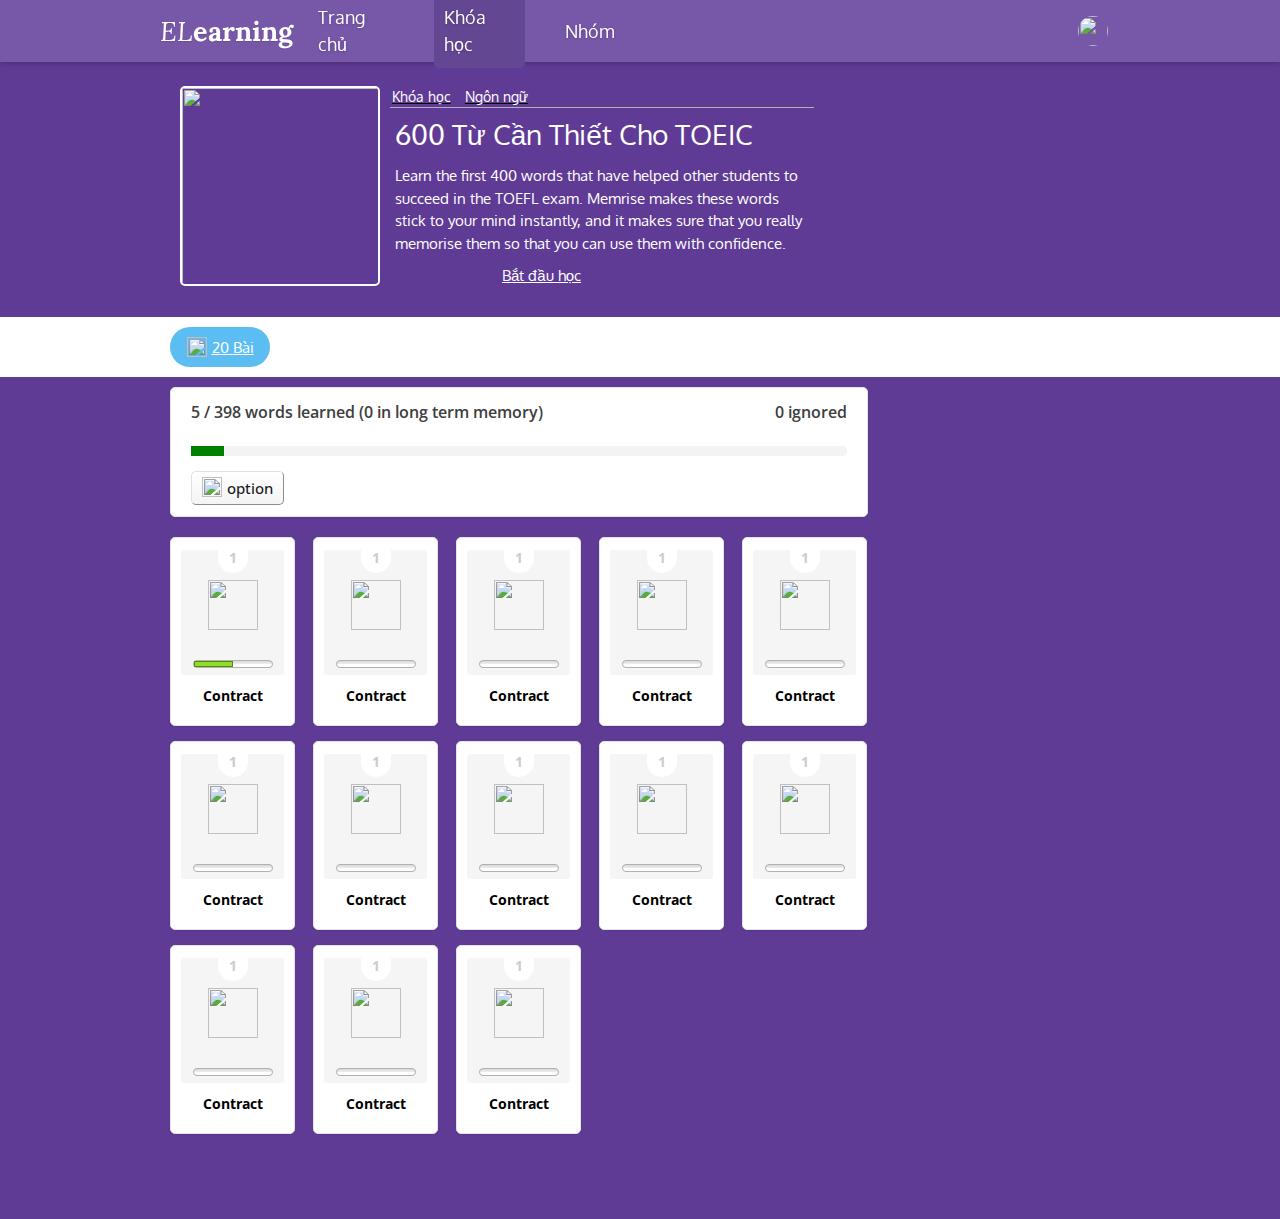
==== course.html @ e5a49498 "init project" ====
<html>
    <head>
        <title>Memrise-Course</title>
        <link rel="stylesheet" type="text/css" href="css/common.css">
        <link href="https://fonts.googleapis.com/css?family=Oxygen" rel="stylesheet">
        <link href="https://fonts.googleapis.com/css?family=Lora" rel="stylesheet">
        <link href="https://fonts.googleapis.com/css?family=Lobster" rel="stylesheet">
        <link href="https://fonts.googleapis.com/css?family=Open+Sans" rel="stylesheet">
        <link rel="stylesheet" href="https://www.w3schools.com/w3css/4/w3.css">
        <link rel="stylesheet" href="https://maxcdn.bootstrapcdn.com/bootstrap/4.0.0-alpha.6/css/bootstrap.min.css" integrity="sha384-rwoIResjU2yc3z8GV/NPeZWAv56rSmLldC3R/AZzGRnGxQQKnKkoFVhFQhNUwEyJ" crossorigin="anonymous">
        <script src="https://maxcdn.bootstrapcdn.com/bootstrap/4.0.0-alpha.6/js/bootstrap.min.js" integrity="sha384-vBWWzlZJ8ea9aCX4pEW3rVHjgjt7zpkNpZk+02D9phzyeVkE+jo0ieGizqPLForn" crossorigin="anonymous"></script>
    </head>
    <body class="memrise">
        <div class="container-fluid">
            <div class="app">
                <div class="header" id="header">
                    <div class="header-row">
                        <div style="display: flex; flex-direction: row; height: 100%;">
                            <div style="display: flex; flex: 1; align-items: center">
                                <div class="header-logo-wrapper">
                                    <span class="text-style-1">EL</span>earning
                                </div>
                                <div style="display: flex; align-items: center;justify-content: center; height: 100% ; padding: 15px;">
                                  <span  class="nav-item">
                                     Trang chủ
                                  </span>
                                </div>
                                <div style="display: flex;align-items: center;justify-content: center; height: 100%; padding: 15px;">
                                    <span class="nav-item nav-item-active">
                                       Khóa học
                                    </span>
                               </div>
                                <div style="display: flex;  align-items: center;justify-content: center; height: 100%; padding: 15px;">
                                    <span class="nav-item">
                                        Nhóm
                                    </span>
                                </div>

                            </div>
                            <div style="display: flex; flex: 1; align-items: center; flex-flow: row-reverse">
                                    <div style="display: flex; ;align-items: center;justify-content: center; height: 100%">
                                        <img  class="avata" src="https://cdn1.iconfinder.com/data/icons/rounded-flat-country-flag-collection-1/2000/vn-01.png" alt="">
                                        <img class="drop-down-arrow" src="http://www.iconsdb.com/icons/preview/white/arrow-217-xxl.png"></img>
                                    </div>     
                            </div>
                        </div>
                    </div>
                </div>
                <div style="height: 62px"></div>
                <div id="page-head" style="display: inline-table; flex-direction: row; width: 100%;justify-content: center; padding: 14px 0;">
                    <div style="display: flex; flex-direction: row;justify-content: center; " class="container">
                        <div style="display: flex; flex: 3.5; padding: 5px;">
                            <div style="display: flex; flex: 3; padding: 5px;">
                                <a>
                                    <img class="course-image" src="https://d2rhekw5qr4gcj.cloudfront.net/img/400sqf/from/uploads/course_photos/2224242000150817093111.png">
                                </a>
                            </div>
                            <div style="display: flex; flex: 7; padding: 5px; flex-direction: column">
                                <div style="display: flex; flex:2; flex-direction: row; align-items: center">
                                    <a href=""><span style="color: #fff; font-size: 14px; padding: 2px;">Khóa học</span></a>
                                    <img style="width: 10px; height: 10px; padding: 2px"src="http://flaticons.net/icons/Application/Arrowhead-Right.png">
                                    <a href=""><span style="color: #fff; font-size: 14px; padding: 2px;">Ngôn ngữ</span></a>
                                </div>
                                <div style="width: 100%; height: 1px; background-color: #B6B0B0"></div>
                                <div style="display: flex; flex:6; flex-direction: column;">
                                    <div style="display: flex; align-items: center; flex: 2; padding: 5px;">
                                        <span style="font-size: 28px; color: white;">600 Từ Cần Thiết Cho TOEIC</span>
                                    </div>
                                    <div style="display: flex; justify-content: center; flex: 3; padding: 5px;">
                                        <span style="color: #fff">Learn the first 400 words that have helped other students to succeed in the TOEFL exam. Memrise makes these words stick to your mind instantly, and it makes sure that you really memorise them so that you can use them with confidence.
                                        </span>
                                    </div>
                                </div>
                                <div style="display: flex; justify-content: center; flex: 2;padding: 5px">
                                    <a class="btn btn-success btn-large" style="width: 200px; color: #fff" href="https://www.memrise.com/course/754466/400-words-of-toefl-intermediate-english/">Bắt đầu học</a>
                                </div>
                            </div>
                        </div>
                        <div style="display: flex; flex: 1.5; padding: 5px;"></div>
                    </div>
                </div>
                <div class="content">
                    <div style="background-color: #fff; margin-bottom: 10px !important; height: 60px;">
                        <div class="container">
                            <div style="display: flex; align-content: center; height: 60px">
                                <a class="tab" href="#"><img src="http://www.iconsdb.com/icons/preview/white/book-xxl.png" height="20px" width="20px" style="margin-right: 5px ">20 Bài</a>
                            </div>
                        </div>
                    </div>
                    <div class="container">
                        <div  style="display: flex; flex-direction: row;">
                        <div style="display: flex; flex-direction: column; flex: 5;">
                        <div class="progress-box">
                            <div style="display: flex; flex:3; width: 100%;">
                                <div style="display: flex; flex:8; align-content: center">
                                    <span class="progress-box-title">5 / 398 words learned (0 in long term memory)</span>
                                </div>
                                <div style="display: flex; flex:2; align-content: center; flex-direction: row-reverse">
                                        <span class="progress-box-title">0 ignored</span>
                                </div>
                            </div>
                            <div style="display: flex; flex:2; width: 100%; padding: 10px 0px; align-items: center;">
                                <progress value=5 max=100 class="progress-bar-custom">
                                </progress>
                            </div>
                            <div style="display: flex; flex:5; width: 100%;; align-items: center; padding: 5px 0px">
                                <div style="display: flex; flex:4; align-items: center;">
                                    <div class="btn-option">
                                        <button class="button"><img src="https://cdn3.iconfinder.com/data/icons/faticons/32/arrow-down-01-512.png" height="20px" width="20px" style="margin-right: 5px ">option</button>
                                    </div>
                                </div>
                                <div style="display: flex; flex:7"></div>
                            </div>
                        </div>
                        <div class="topic-box">
                            <a class="item-lesson" href="#">
                                <div class="level-index">1</div>
                                <div class="level-inside">
                                    <img src="https://thenationalweddingdirectory.com.au/wp-content/uploads/2015/11/flower-icon.png" class="level-img" alt="">
                                    <div class="progress" style="margin-top: 30px">
                                        <div class="bar bar-success" style="width: 50%"></div>
                                    </div>
                                </div>
                                <div class="level-title">Contract</div>
                            </a>
                            <a class="item-lesson" href="#">
                                <div class="level-index">1</div>
                                    <div class="level-inside">
                                        <img src="https://thenationalweddingdirectory.com.au/wp-content/uploads/2015/11/flower-icon.png" class="level-img" alt="">
                                        <div class="progress" style="margin-top: 30px">
                                            <div class="bar" style="width: 50%"></div>
                                        </div>
                                    </div>
                                    <div class="level-title">Contract</div>
                            </a>
                            <a class="item-lesson" href="#">
                                <div class="level-index">1</div>
                                    <div class="level-inside">
                                        <img src="https://thenationalweddingdirectory.com.au/wp-content/uploads/2015/11/flower-icon.png" class="level-img" alt="">
                                            <div class="progress" style="margin-top: 30px">
                                            <div class="bar" style="width: 50%"></div>
                                            </div>
                                    </div>
                                    <div class="level-title">Contract</div>
                            </a>
                            <a class="item-lesson" href="#">
                                <div class="level-index">1</div>
                                <div class="level-inside">
                                    <img src="https://thenationalweddingdirectory.com.au/wp-content/uploads/2015/11/flower-icon.png" class="level-img" alt="">
                                        <div class="progress" style="margin-top: 30px">
                                            <div class="bar" style="width: 50%"></div>
                                        </div>
                                </div>
                                <div class="level-title">Contract</div>
                            </a>
                            <a class="item-lesson" href="#">
                                <div class="level-index">1</div>
                                    <div class="level-inside">
                                        <img src="https://thenationalweddingdirectory.com.au/wp-content/uploads/2015/11/flower-icon.png" class="level-img" alt="">
                                            <div class="progress" style="margin-top: 30px">
                                            <div class="bar" style="width: 50%"></div>
                                        </div>
                                    </div>
                                <div class="level-title">Contract</div>
                            </a>
                            <a class="item-lesson" href="#">
                                    <div class="level-index">1</div>
                                        <div class="level-inside">
                                            <img src="https://thenationalweddingdirectory.com.au/wp-content/uploads/2015/11/flower-icon.png" class="level-img" alt="">
                                                <div class="progress" style="margin-top: 30px">
                                                <div class="bar" style="width: 50%"></div>
                                            </div>
                                        </div>
                                    <div class="level-title">Contract</div>
                                </a>
                             <a class="item-lesson" href="#" >
                                <div class="level-index">1</div>
                                    <div class="level-inside">
                                        <img src="https://thenationalweddingdirectory.com.au/wp-content/uploads/2015/11/flower-icon.png" class="level-img" alt="">
                                            <div class="progress" style="margin-top: 30px">
                                            <div class="bar" style="width: 50%"></div>
                                        </div>
                                    </div>
                                <div class="level-title">Contract</div>
                            </a>
                             <a class="item-lesson" href="#" >
                                <div class="level-index">1</div>
                                    <div class="level-inside">
                                        <img src="https://thenationalweddingdirectory.com.au/wp-content/uploads/2015/11/flower-icon.png" class="level-img" alt="">
                                            <div class="progress" style="margin-top: 30px">
                                            <div class="bar" style="width: 50%"></div>
                                        </div>
                                    </div>
                                <div class="level-title">Contract</div>
                            </a>
                             <a class="item-lesson" href="#">
                                <div class="level-index">1</div>
                                    <div class="level-inside">
                                        <img src="https://thenationalweddingdirectory.com.au/wp-content/uploads/2015/11/flower-icon.png" class="level-img" alt="">
                                            <div class="progress" style="margin-top: 30px">
                                            <div class="bar" style="width: 50%"></div>
                                        </div>
                                    </div>
                                <div class="level-title">Contract</div>
                            </a>
                             <a class="item-lesson" href="#">
                                <div class="level-index">1</div>
                                    <div class="level-inside">
                                        <img src="https://thenationalweddingdirectory.com.au/wp-content/uploads/2015/11/flower-icon.png" class="level-img" alt="">
                                            <div class="progress" style="margin-top: 30px">
                                            <div class="bar" style="width: 50%"></div>
                                        </div>
                                    </div>
                                <div class="level-title">Contract</div>
                            </a>
                             <a class="item-lesson" href="#">
                                <div class="level-index">1</div>
                                    <div class="level-inside">
                                        <img src="https://thenationalweddingdirectory.com.au/wp-content/uploads/2015/11/flower-icon.png" class="level-img" alt="">
                                            <div class="progress" style="margin-top: 30px">
                                            <div class="bar" style="width: 50%"></div>
                                        </div>
                                    </div>
                                <div class="level-title">Contract</div>
                            </a>
                             <a class="item-lesson" href="#">
                                <div class="level-index">1</div>
                                    <div class="level-inside">
                                        <img src="https://thenationalweddingdirectory.com.au/wp-content/uploads/2015/11/flower-icon.png" class="level-img" alt="">
                                            <div class="progress" style="margin-top: 30px">
                                            <div class="bar" style="width: 50%"></div>
                                        </div>
                                    </div>
                                <div class="level-title">Contract</div>
                            </a>
                             <a class="item-lesson" href="#">
                                <div class="level-index">1</div>
                                    <div class="level-inside">
                                        <img src="https://thenationalweddingdirectory.com.au/wp-content/uploads/2015/11/flower-icon.png" class="level-img" alt="">
                                            <div class="progress" style="margin-top: 30px">
                                            <div class="bar" style="width: 50%"></div>
                                        </div>
                                    </div>
                                <div class="level-title">Contract</div>
                            </a>
                        </div>
                        </div>
                        <div style="display: flex;flex: 1.5"></div>
                    </div>
                </div>
                </div>
            </div>
        </div>
            <footer style="height: 50px;"></footer>
        </div>
       
        </body>
</html>
---- css/common.css ----
.memrise{
    margin: 0px;
    font-family: 'Oxygen', sans-serif !important;
    font-weight: 500;
    background-color: #5F3B96;
}

.header{
    position: fixed;
    z-index: 1;
    top: 0;
    height: 62px;
    background-color: #7757A8;
    width: 100%;
    box-shadow: 0 2px 4px 0 rgba(0,0,0,0.2);
}
/* 
@media (min-width: 768px){
    .container-fluid {
        padding: 0px !important;
    }
}

@media (min-width: 768px){
    .container {
        padding: 0px !important;
    }
} */
.container-fluid{
    padding: 0px !important;
}

.container{
    width: 940 !important;
    margin-left: auto !important;
    margin-right: auto !important;
    padding: 0px !important;
}

.header-row {
    max-width: 960px;
    height: 100%;
    margin: auto;
}

.header-logo-wrapper{
    font-family: 'Lora', serif; 
    font-size: 27px;
    font-weight: bold;
    text-align: left;
    color: #ffffff;
    text-shadow: 0 1px 1px rgba(0,0,0,0.1);
}

.text-style-1{
    font-weight: normal;
    font-style: italic;
}

.nav-item{
    padding: 10px;
    color: #ffffff;
    font-size: 18px;
    text-shadow: 0px 1px 3px rgba(0,0,0,0.2);
    border-radius: 5px;
    cursor: pointer;
}

.nav-item:hover{
    background-color: #654B8F;
}

.nav-item-active{
    background-color: #644792;
}

.nav-item-register{
    background-color: #FD43A6;
}

.nav-item-register:hover{
    background-color: #F95BAE;
    box-shadow: 1px 1px 2px black;
}
.avata{
    border-radius: 50%;
    cursor: pointer;
    width: 30px;
    height: 30px;
}
.avata:hover{
    box-shadow: 1px 1px 2px black;
}
.drop-down-arrow{
    width: 12px;
    height: 10px;
    padding: 5px;
    transition:  0.5s ease-in-out;
}
.drop-down-arrow:hover{
    -webkit-transform: rotate(180deg);
    transform: rotate(180deg);
}

.login{
    background-image: url(https://d2rhekw5qr4gcj.cloudfront.net/img/backgrounds/landscape.svg);
    min-height: 500px;
    background-size:cover;
    width: 100%;
    display: flex;
    align-items: center;
    justify-content: center;
}

.login-box{
    height: 450px;
    width: 380px;
    background-color: white; 
    border-radius: 5px;
    box-shadow: 0px 2px 5px  black;
}

.course-image{
    height: 200px; 
    width: 200px;
    border-radius: 5px;
    border: 2px solid #ffffff;
}

.content{
    display: flex;
    flex-direction: column;
    width: 100%;
    justify-content: center;
    background: url(https://d2rhekw5qr4gcj.cloudfront.net/img/backgrounds/noise-grey.v1.png);
}

.progress-box{
    display: flex; 
    width: 96.5%; 
    align-items: center; 
    height: 130px;
    flex-direction: column;
    background-color: #fff;
    box-shadow: rgba(0,0,0,0.08) 0 1px 2px;
    border: 1px solid #e4e4e4;
    font-family: "Open Sans",Sans-Serif;
    padding: 20px;
    margin-bottom: 20px;
    font-family: "Open Sans",Sans-Serif;
    border-radius: 5px;
}
.progress-box-title{
    position: relative;
    font-size: 16px;
    line-height: 38px;
    font-weight: 600;
    color: #3E3E3E;
    margin-top: -15px;
    margin-bottom: 5px;
}

.progress-bar-custom{
    background-color: #f3f3f3;
    border: 0;
    height: 10px;
    border-radius: 9px;
    width: 100%;
    color: black;
}
.progress-bar-custom::-webkit-progress-bar {
    background-color: #f3f3f3;
    border: 0;
    height: 10px;
    border-radius: 9px;
    width: 100%;
    color: black;
}
.btn-reset{
    display: flex; 
    align-items: center; 
    justify-content: center;
    border-radius : 5px;
    border: 1px solid #A8A7A7;
    padding: 2px 7px;
    box-shadow: rgba(0,0,0,0.08) 0 3px 3px;
    cursor: pointer;
}

.topic-box{
    display: block; 
    width: 100%; 
    flex-direction: column;
    font-family: "Open Sans",Sans-Serif;
    margin-bottom: 20px;
    font-family: "Open Sans",Sans-Serif;
}

.tab{
    background: #5cbdf2;
    color: #fff;
    box-shadow: rgba(255,255,255,0.15);
    border-radius: 20px;
    padding: 10px 5px;
    height: 40px;
    width: 100px;
    display: flex;
    flex-direction: row;
    align-content: center;
    justify-content: center;
    margin: auto 0px;
}

.tab:hover{
    text-decoration: none;
    color: #fff;
}

.btn-opption{

}

.button {
    padding: 5px 10px;
    border-radius: 5px;
    border-color: #E2E1E1;
    display: flex;
    color: #1A1A1A;
    align-content: center;
    background-image: linear-gradient(-180deg, #fff 0%, #f4f4f4 100%);
    border-width: 0.5px;
}

.button:hover {
    background-image: linear-gradient(-180deg, #f4f4f4 0%, #DDDDDD 100%);
}

.item-lesson{
    flex:1;
    padding: 5px;
    border: 1px solid #e4e4e4;
    border-radius: 5px;
    box-shadow: rgba(0,0,0,0.08) 0 1px 2px;
    align-items: center;
    height: 189px;
    margin: 0 18px 15px 0;
    position: relative;
    background-color: #fff;
    text-decoration: none;
    width: 125px;
    display: block;
    float: left;
}

.item-lesson:hover{
    text-decoration: none;
}

.level-index{
    position: absolute;
    left: 50%;
    text-align: center;
    font-weight: bold;
    color: #ccc;
    font-size: 14px;
    line-height: 14px;
    background: #fff;
    padding: 5px;
    width: 30px;
    height: 30px;
    line-height: 20px;
    margin-left: -15px;
    top: 5px;
    border-radius: 0 0 20px 20px;
}


.level-inside{
    height: 125px;
    background-color: #f5f5f5;
    margin: 7px 5px 0 5px;
    border-radius: 3px;
    display: flex;
    align-items: center;
    flex-direction: column;
    text-decoration: none;
}

.level-img{
    height: 50px;
    width: 50px;
    margin-top: 30px;
}

.progress {
    margin-bottom: 0;
    height: 8px;
    border-radius: 10px;
    background-image: linear-gradient(#d8d8d8, #efefef 49.9%, #fff 50%);
    background-color: #d8d8d8;
    border: 1px solid #B2B2B2;
    overflow: visible;
    position: relative;
    width: 80px;
}
.bar{
    float: left;
    width: 0;
    height: 100%;
    font-size: 12px;
    color: #ffffff;
    text-align: center;
    text-shadow: 0 -1px 0 rgba(0,0,0,0.25);
}
.bar-success{
    background-color: #8ede28;
    border: 1px solid #578b15;
}
.level-title{
    font-weight: bold;
    width: auto;
    font-size: 14px;
    padding: 10px 8px 0;
    height: 35px;
    text-align: center;
    color: black;
    text-decoration: none;
}
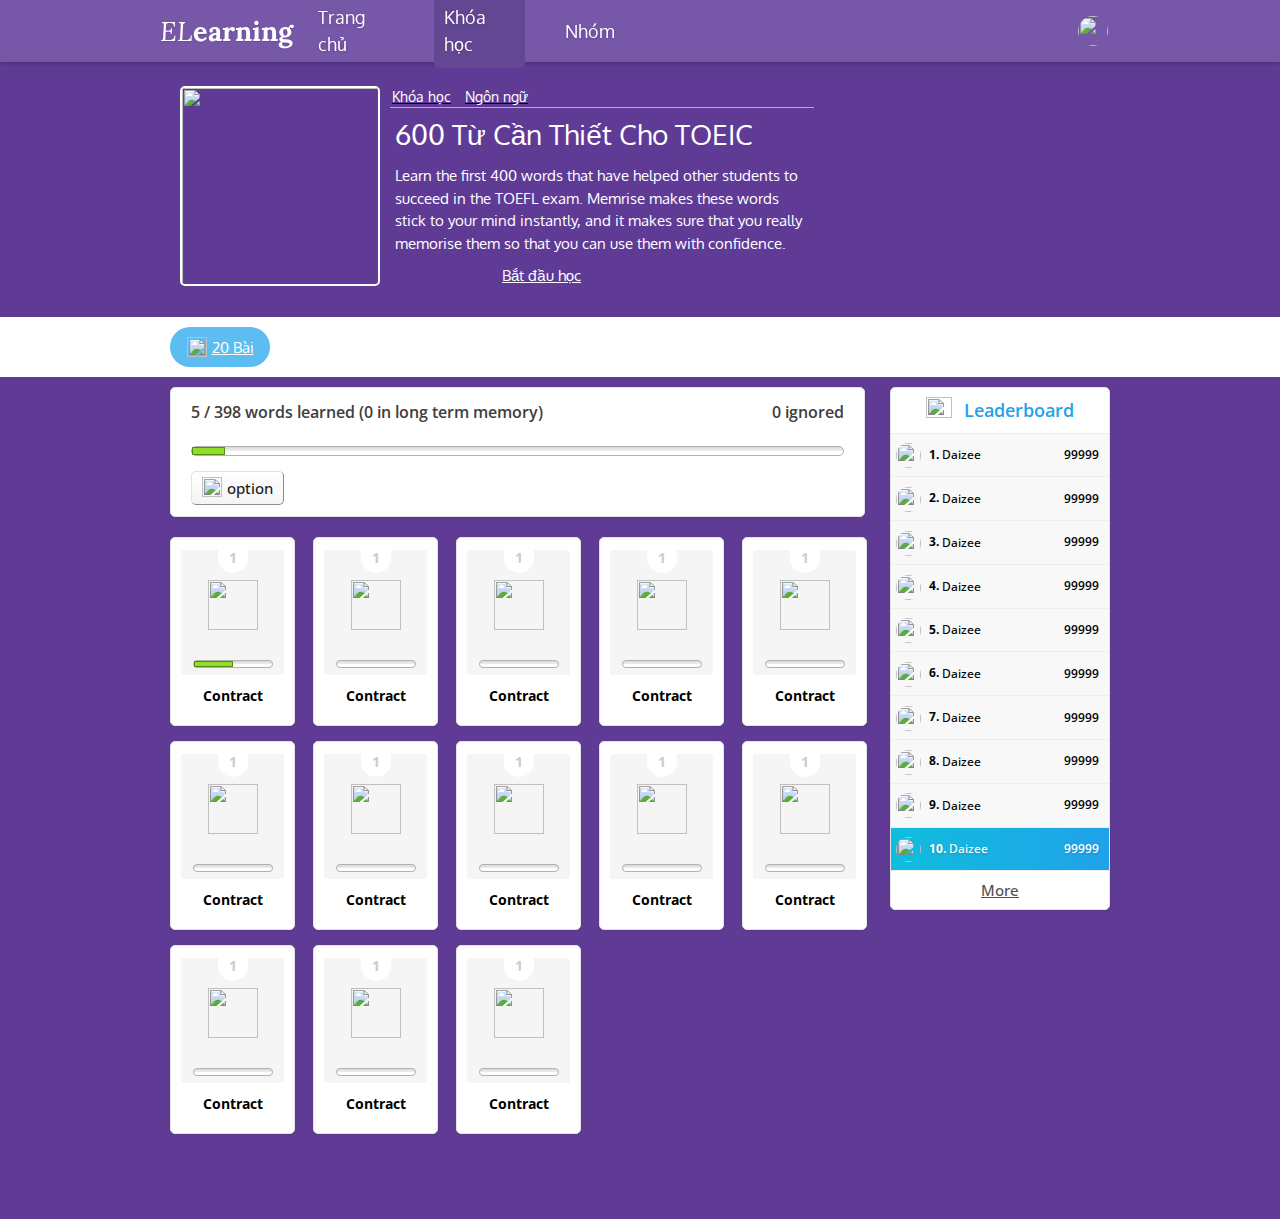
==== commit 29e766c0: "add leader board" ====
--- a/course.html
+++ b/course.html
@@ -99,9 +99,12 @@
                                         <span class="progress-box-title">0 ignored</span>
                                 </div>
                             </div>
-                            <div style="display: flex; flex:2; width: 100%; padding: 10px 0px; align-items: center;">
-                                <progress value=5 max=100 class="progress-bar-custom">
-                                </progress>
+                            <div style="display: flex; flex:2; width: 100%; padding: 10px 0px; align-items: center; justify-content: center">
+                                <!-- <progress value=5 max=100 class="progress-bar-custom">
+                                </progress> -->
+                                <div class="progress" style="height: 10px ; width: 100%">
+                                    <div class="bar bar-success" style="width: 5%"></div>
+                                </div>
                             </div>
                             <div style="display: flex; flex:5; width: 100%;; align-items: center; padding: 5px 0px">
                                 <div style="display: flex; flex:4; align-items: center;">
@@ -245,7 +248,144 @@
                             </a>
                         </div>
                         </div>
-                        <div style="display: flex;flex: 1.5"></div>
+                        <div style="display: flex;flex: 1.5">
+                           <div style="display: block">
+                               <div  class="leader-board">
+                                   <div class="leader-board-header">
+                                       <!-- <span class="leader-board-image"></span> -->
+                                       <img src="http://cdn.mysitemyway.com/etc-mysitemyway/icons/legacy-previews/icons/blue-jelly-icons-sports-hobbies/043273-blue-jelly-icon-sports-hobbies-cup-trophy.png" style="vertical-align: top;width: 26px;height: 21px;margin-right: 8px;">
+                                       <span class="leaderboard-title">Leaderboard</span>
+                                   </div>
+                                   <div class="leaderboard-content">
+                                       <ul class="leaderboard-rows">
+                                           <li class="leaderboard-row">
+                                               <span  class="row-pic" >
+                                                    <img class="pic" src="https://d2rhekw5qr4gcj.cloudfront.net/accounts/img/placeholders/avatar-2.png">
+                                               </span>
+                                               <span class="row-username">
+                                                   <strong>1.</strong>
+                                                   <span>Daizee</span>
+                                               </span>
+                                               <span class="row-points">
+                                                   <span>99999</span>
+                                               </span>
+                                           </li>
+                                           <li class="leaderboard-row">
+                                                <span  class="row-pic" >
+                                                     <img class="pic" src="https://d2rhekw5qr4gcj.cloudfront.net/accounts/img/placeholders/avatar-2.png">
+                                                </span>
+                                                <span class="row-username">
+                                                    <strong>2.</strong>
+                                                    <span>Daizee</span>
+                                                </span>
+                                                <span class="row-points">
+                                                    <span>99999</span>
+                                                </span>
+                                            </li>
+                                            <li class="leaderboard-row">
+                                                    <span  class="row-pic" >
+                                                         <img class="pic" src="https://d2rhekw5qr4gcj.cloudfront.net/accounts/img/placeholders/avatar-2.png">
+                                                    </span>
+                                                    <span class="row-username">
+                                                        <strong>3.</strong>
+                                                        <span>Daizee</span>
+                                                    </span>
+                                                    <span class="row-points">
+                                                        <span>99999</span>
+                                                    </span>
+                                                </li>
+                                             <li class="leaderboard-row">
+                                               <span  class="row-pic" >
+                                                    <img class="pic" src="https://d2rhekw5qr4gcj.cloudfront.net/accounts/img/placeholders/avatar-2.png">
+                                               </span>
+                                               <span class="row-username">
+                                                   <strong>4.</strong>
+                                                   <span>Daizee</span>
+                                               </span>
+                                               <span class="row-points">
+                                                   <span>99999</span>
+                                               </span>
+                                           </li>
+                                           <li class="leaderboard-row">
+                                                <span  class="row-pic" >
+                                                     <img class="pic" src="https://d2rhekw5qr4gcj.cloudfront.net/accounts/img/placeholders/avatar-2.png">
+                                                </span>
+                                                <span class="row-username">
+                                                    <strong>5.</strong>
+                                                    <span>Daizee</span>
+                                                </span>
+                                                <span class="row-points">
+                                                    <span>99999</span>
+                                                </span>
+                                            </li>
+                                             <li class="leaderboard-row">
+                                               <span  class="row-pic" >
+                                                    <img class="pic" src="https://d2rhekw5qr4gcj.cloudfront.net/accounts/img/placeholders/avatar-2.png">
+                                               </span>
+                                               <span class="row-username">
+                                                   <strong>6.</strong>
+                                                   <span>Daizee</span>
+                                               </span>
+                                               <span class="row-points">
+                                                   <span>99999</span>
+                                               </span>
+                                           </li>
+                                            <li class="leaderboard-row">
+                                               <span  class="row-pic" >
+                                                    <img class="pic" src="https://d2rhekw5qr4gcj.cloudfront.net/accounts/img/placeholders/avatar-2.png">
+                                               </span>
+                                               <span class="row-username">
+                                                   <strong>7.</strong>
+                                                   <span>Daizee</span>
+                                               </span>
+                                               <span class="row-points">
+                                                   <span>99999</span>
+                                               </span>
+                                           </li>
+                                            <li class="leaderboard-row">
+                                               <span  class="row-pic" >
+                                                    <img class="pic" src="https://d2rhekw5qr4gcj.cloudfront.net/accounts/img/placeholders/avatar-2.png">
+                                               </span>
+                                               <span class="row-username">
+                                                   <strong>8.</strong>
+                                                   <span>Daizee</span>
+                                               </span>
+                                               <span class="row-points">
+                                                   <span>99999</span>
+                                               </span>
+                                           </li>
+                                            <li class="leaderboard-row">
+                                               <span  class="row-pic" >
+                                                    <img class="pic" src="https://d2rhekw5qr4gcj.cloudfront.net/accounts/img/placeholders/avatar-2.png">
+                                               </span>
+                                               <span class="row-username">
+                                                   <strong>9.</strong>
+                                                   <span>Daizee</span>
+                                               </span>
+                                               <span class="row-points">
+                                                   <span>99999</span>
+                                               </span>
+                                           </li>
+                                            <li class="leaderboard-row current">
+                                               <span  class="row-pic" >
+                                                    <img class="pic" src="https://d2rhekw5qr4gcj.cloudfront.net/accounts/img/placeholders/avatar-2.png">
+                                               </span>
+                                               <span class="row-username">
+                                                   <strong>10.</strong>
+                                                   <span>Daizee</span>
+                                               </span>
+                                               <span class="row-points">
+                                                   <span>99999</span>
+                                               </span>
+                                           </li>
+                                       </ul>
+                                   </div>
+                                   <div class="leaderboard-link">
+                                       <a href="#">More</a>
+                                   </div>
+                               </div>
+                           </div>
+                        </div>
                     </div>
                 </div>
                 </div>
--- a/css/common.css
+++ b/css/common.css
@@ -325,4 +325,109 @@
     text-align: center;
     color: black;
     text-decoration: none;
+}
+
+.leader-board{
+    background-color: #fff;
+    border-radius: 5px;
+    box-shadow: rgba(0,0,0,0.08) 0 1px 2px;
+    border: 1px solid #e4e4e4;
+    font-family: "Open Sans",Sans-Serif;
+    width: 220px;
+    display: block;
+}
+.leader-board-header{
+    border-bottom: 1px solid rgba(0,0,0,0.08);
+    padding: 9px 0;
+    text-align: center;
+}
+
+.leader-board-image{
+    background-image: url(http://cdn.mysitemyway.com/etc-mysitemyway/icons/legacy-previews/icons/blue-jelly-icons-sports-hobbies/043273-blue-jelly-icon-sports-hobbies-cup-trophy.png);
+    background-position: 0 0;
+    background-size: 100px 22px;
+    background-repeat: no-repeat;
+    vertical-align: top;
+    width: 26px;
+    height: 21px;
+    margin-right: 8px;
+}
+
+.leaderboard-title{
+    vertical-align: middle;
+    color: #1fa3e8;
+    font-weight: 600;
+    font-size: 18px;
+    text-align: center;
+}
+
+.leaderboard-content{
+
+}
+
+.leaderboard-rows{
+    list-style-type: none;
+    background-color: #f8f8f8;
+    margin: 0;
+    font-size: 12px;
+}
+
+.leaderboard-row{
+    height: 42px;
+    width: 100%;
+    line-height: 42px;
+    font-size: 12px;
+    border-bottom: 1px solid #eee;
+    cursor: pointer;
+    display: table;
+}
+
+.row-pic{
+    width: 40px;
+    max-width: 25%;
+    padding-left: 5px;
+    padding-right: 5px;
+    text-align: left;
+}
+
+.pic{
+    height: 25px;
+    width: 25px;
+    border-radius: 13px;
+}
+
+ul{
+    -webkit-padding-start: 0px;
+}
+
+.row-username span{
+    overflow: hidden;
+    max-width: 80px;
+    text-overflow: ellipsis;
+    display: inline-block;
+}
+.leaderboard-row span{
+    vertical-align: middle;
+}
+.row-points{
+    display: table-cell;
+    text-align: right;
+    font-weight: 600;
+    max-width: 25%;
+    padding-right: 10px;
+}
+
+.current{
+    text-shadow: 0px 1px 3px rgba(0,0,0,0.2);
+    background-image: linear-gradient(-90deg, #20a2e9 0%, #10bdde 97%);
+    background-color: #20a2e9;
+    color: white;
+}
+
+.leaderboard-link a{
+    transition: all 0s;
+    display: block;
+    color: #545050;
+    line-height: 38px;
+    text-align: center;
 }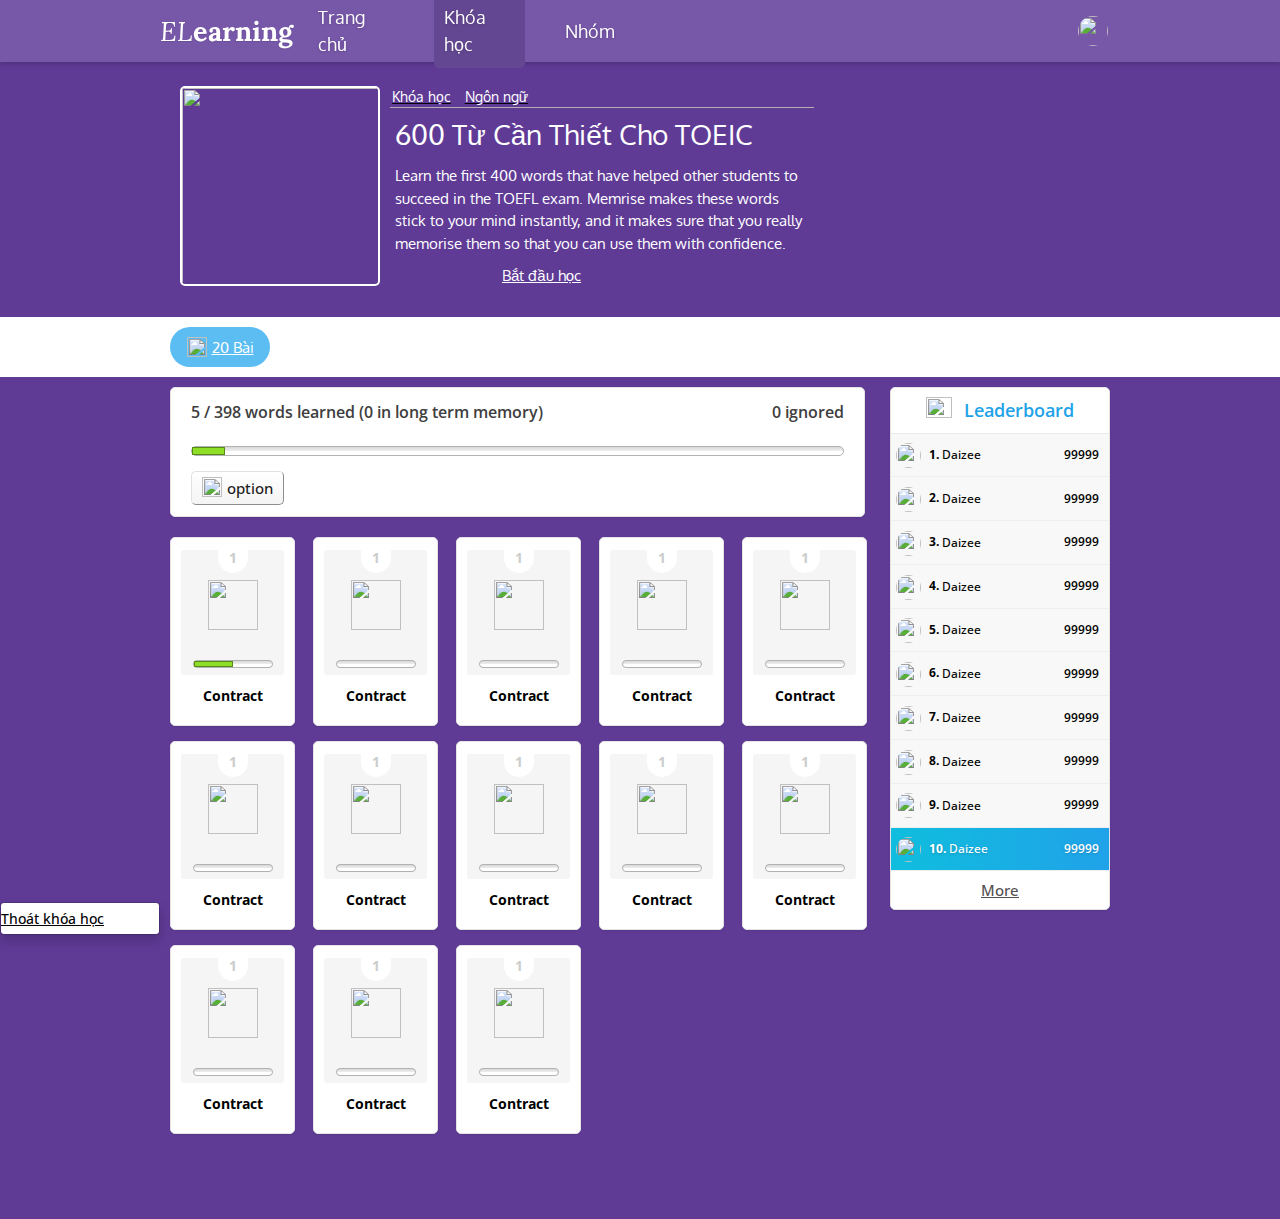
==== commit 6d47a824: "add jqueryy" ====
--- a/course.html
+++ b/course.html
@@ -1,14 +1,17 @@
 <html>
     <head>
         <title>Memrise-Course</title>
-        <link rel="stylesheet" type="text/css" href="css/common.css">
+        <link rel="stylesheet" type="text/css" href="css/course.css">
         <link href="https://fonts.googleapis.com/css?family=Oxygen" rel="stylesheet">
         <link href="https://fonts.googleapis.com/css?family=Lora" rel="stylesheet">
         <link href="https://fonts.googleapis.com/css?family=Lobster" rel="stylesheet">
         <link href="https://fonts.googleapis.com/css?family=Open+Sans" rel="stylesheet">
         <link rel="stylesheet" href="https://www.w3schools.com/w3css/4/w3.css">
         <link rel="stylesheet" href="https://maxcdn.bootstrapcdn.com/bootstrap/4.0.0-alpha.6/css/bootstrap.min.css" integrity="sha384-rwoIResjU2yc3z8GV/NPeZWAv56rSmLldC3R/AZzGRnGxQQKnKkoFVhFQhNUwEyJ" crossorigin="anonymous">
+        <script src="https://code.jquery.com/jquery-3.1.1.slim.min.js" integrity="sha384-A7FZj7v+d/sdmMqp/nOQwliLvUsJfDHW+k9Omg/a/EheAdgtzNs3hpfag6Ed950n" crossorigin="anonymous"></script>
+        <script src="https://cdnjs.cloudflare.com/ajax/libs/tether/1.4.0/js/tether.min.js" integrity="sha384-DztdAPBWPRXSA/3eYEEUWrWCy7G5KFbe8fFjk5JAIxUYHKkDx6Qin1DkWx51bBrb" crossorigin="anonymous"></script>
         <script src="https://maxcdn.bootstrapcdn.com/bootstrap/4.0.0-alpha.6/js/bootstrap.min.js" integrity="sha384-vBWWzlZJ8ea9aCX4pEW3rVHjgjt7zpkNpZk+02D9phzyeVkE+jo0ieGizqPLForn" crossorigin="anonymous"></script>
+        
     </head>
     <body class="memrise">
         <div class="container-fluid">
@@ -109,11 +112,18 @@
                             <div style="display: flex; flex:5; width: 100%;; align-items: center; padding: 5px 0px">
                                 <div style="display: flex; flex:4; align-items: center;">
                                     <div class="btn-option">
-                                        <button class="button"><img src="https://cdn3.iconfinder.com/data/icons/faticons/32/arrow-down-01-512.png" height="20px" width="20px" style="margin-right: 5px ">option</button>
-                                    </div>
+                                        <div class="dropdown">
+                                            <button class="button dropdown-toggle" type="button"  id="dropdownMenuButton" data-toggle="dropdown"><img src="https://cdn3.iconfinder.com/data/icons/faticons/32/arrow-down-01-512.png" height="20px" width="20px" style="margin-right: 5px ">option</button>
+                                            <div class="dropdown-menu" aria-labelledby="dropdownMenuButton">
+                                              <a class="dropdown-item" href="#"><span></span>Thoát khóa học</a>
+                                            </div>
+                                          </div>
+                                    </div>
+                                   
                                 </div>
                                 <div style="display: flex; flex:7"></div>
                             </div>
+                           
                         </div>
                         <div class="topic-box">
                             <a class="item-lesson" href="#">
--- a/css/course.css
+++ b/css/course.css
@@ -0,0 +1,458 @@
+.memrise{
+    margin: 0px;
+    font-family: 'Oxygen', sans-serif !important;
+    font-weight: 500;
+    background-color: #5F3B96;
+}
+
+.header{
+    position: fixed;
+    z-index: 9999;
+    top: 0;
+    height: 62px;
+    background-color: #7757A8;
+    width: 100%;
+    box-shadow: 0 2px 4px 0 rgba(0,0,0,0.2);
+}
+/* 
+@media (min-width: 768px){
+    .container-fluid {
+        padding: 0px !important;
+    }
+}
+
+@media (min-width: 768px){
+    .container {
+        padding: 0px !important;
+    }
+} */
+.container-fluid{
+    padding: 0px !important;
+}
+
+.container{
+    width: 940 !important;
+    margin-left: auto !important;
+    margin-right: auto !important;
+    padding: 0px !important;
+}
+
+.header-row {
+    max-width: 960px;
+    height: 100%;
+    margin: auto;
+}
+
+.header-logo-wrapper{
+    font-family: 'Lora', serif; 
+    font-size: 27px;
+    font-weight: bold;
+    text-align: left;
+    color: #ffffff;
+    text-shadow: 0 1px 1px rgba(0,0,0,0.1);
+}
+
+.text-style-1{
+    font-weight: normal;
+    font-style: italic;
+}
+
+.nav-item{
+    padding: 10px;
+    color: #ffffff;
+    font-size: 18px;
+    text-shadow: 0px 1px 3px rgba(0,0,0,0.2);
+    border-radius: 5px;
+    cursor: pointer;
+}
+
+.nav-item:hover{
+    background-color: #654B8F;
+}
+
+.nav-item-active{
+    background-color: #644792;
+}
+
+.nav-item-register{
+    background-color: #FD43A6;
+}
+
+.nav-item-register:hover{
+    background-color: #F95BAE;
+    box-shadow: 1px 1px 2px black;
+}
+.avata{
+    border-radius: 50%;
+    cursor: pointer;
+    width: 30px;
+    height: 30px;
+}
+.avata:hover{
+    box-shadow: 1px 1px 2px black;
+}
+.drop-down-arrow{
+    width: 12px;
+    height: 10px;
+    padding: 5px;
+    transition:  0.5s ease-in-out;
+}
+.drop-down-arrow:hover{
+    -webkit-transform: rotate(180deg);
+    transform: rotate(180deg);
+}
+
+.login{
+    background-image: url(https://d2rhekw5qr4gcj.cloudfront.net/img/backgrounds/landscape.svg);
+    min-height: 500px;
+    background-size:cover;
+    width: 100%;
+    display: flex;
+    align-items: center;
+    justify-content: center;
+}
+
+.login-box{
+    height: 450px;
+    width: 380px;
+    background-color: white; 
+    border-radius: 5px;
+    box-shadow: 0px 2px 5px  black;
+}
+
+.course-image{
+    height: 200px; 
+    width: 200px;
+    border-radius: 5px;
+    border: 2px solid #ffffff;
+}
+
+.content{
+    display: flex;
+    flex-direction: column;
+    width: 100%;
+    justify-content: center;
+    background: url(https://d2rhekw5qr4gcj.cloudfront.net/img/backgrounds/noise-grey.v1.png);
+}
+
+.progress-box{
+    display: flex; 
+    width: 96.5%; 
+    align-items: center; 
+    height: 130px;
+    flex-direction: column;
+    background-color: #fff;
+    box-shadow: rgba(0,0,0,0.08) 0 1px 2px;
+    border: 1px solid #e4e4e4;
+    font-family: "Open Sans",Sans-Serif;
+    padding: 20px;
+    margin-bottom: 20px;
+    font-family: "Open Sans",Sans-Serif;
+    border-radius: 5px;
+}
+.progress-box-title{
+    position: relative;
+    font-size: 16px;
+    line-height: 38px;
+    font-weight: 600;
+    color: #3E3E3E;
+    margin-top: -15px;
+    margin-bottom: 5px;
+}
+
+.progress-bar-custom{
+    background-color: #f3f3f3;
+    border: 0;
+    height: 10px;
+    border-radius: 9px;
+    width: 100%;
+    color: black;
+}
+.progress-bar-custom::-webkit-progress-bar {
+    background-color: #f3f3f3;
+    border: 0;
+    height: 10px;
+    border-radius: 9px;
+    width: 100%;
+    color: black;
+}
+.btn-reset{
+    display: flex; 
+    align-items: center; 
+    justify-content: center;
+    border-radius : 5px;
+    border: 1px solid #A8A7A7;
+    padding: 2px 7px;
+    box-shadow: rgba(0,0,0,0.08) 0 3px 3px;
+    cursor: pointer;
+}
+
+.topic-box{
+    display: block; 
+    width: 100%; 
+    flex-direction: column;
+    font-family: "Open Sans",Sans-Serif;
+    margin-bottom: 20px;
+    font-family: "Open Sans",Sans-Serif;
+}
+
+.tab{
+    background: #5cbdf2;
+    color: #fff;
+    box-shadow: rgba(255,255,255,0.15);
+    border-radius: 20px;
+    padding: 10px 5px;
+    height: 40px;
+    width: 100px;
+    display: flex;
+    flex-direction: row;
+    align-content: center;
+    justify-content: center;
+    margin: auto 0px;
+}
+
+.tab:hover{
+    text-decoration: none;
+    color: #fff;
+}
+
+.btn-opption{
+
+}
+
+.button {
+    padding: 5px 10px;
+    border-radius: 5px;
+    border-color: #E2E1E1;
+    display: flex;
+    color: #1A1A1A;
+    align-content: center;
+    background-image: linear-gradient(-180deg, #fff 0%, #f4f4f4 100%);
+    border-width: 0.5px;
+}
+
+.button:hover {
+    background-image: linear-gradient(-180deg, #f4f4f4 0%, #DDDDDD 100%);
+}
+
+.item-lesson{
+    flex:1;
+    padding: 5px;
+    border: 1px solid #e4e4e4;
+    border-radius: 5px;
+    box-shadow: rgba(0,0,0,0.08) 0 1px 2px;
+    align-items: center;
+    height: 189px;
+    margin: 0 18px 15px 0;
+    position: relative;
+    background-color: #fff;
+    text-decoration: none;
+    width: 125px;
+    display: block;
+    float: left;
+}
+
+.item-lesson:hover{
+    text-decoration: none;
+}
+
+.level-index{
+    position: absolute;
+    left: 50%;
+    text-align: center;
+    font-weight: bold;
+    color: #ccc;
+    font-size: 14px;
+    line-height: 14px;
+    background: #fff;
+    padding: 5px;
+    width: 30px;
+    height: 30px;
+    line-height: 20px;
+    margin-left: -15px;
+    top: 5px;
+    border-radius: 0 0 20px 20px;
+}
+
+
+.level-inside{
+    height: 125px;
+    background-color: #f5f5f5;
+    margin: 7px 5px 0 5px;
+    border-radius: 3px;
+    display: flex;
+    align-items: center;
+    flex-direction: column;
+    text-decoration: none;
+}
+
+.level-img{
+    height: 50px;
+    width: 50px;
+    margin-top: 30px;
+}
+
+.progress {
+    margin-bottom: 0;
+    height: 8px;
+    border-radius: 10px;
+    background-image: linear-gradient(#d8d8d8, #efefef 49.9%, #fff 50%);
+    background-color: #d8d8d8;
+    border: 1px solid #B2B2B2;
+    overflow: visible;
+    position: relative;
+    width: 80px;
+}
+.bar{
+    float: left;
+    width: 0;
+    height: 100%;
+    font-size: 12px;
+    color: #ffffff;
+    text-align: center;
+    text-shadow: 0 -1px 0 rgba(0,0,0,0.25);
+}
+.bar-success{
+    background-color: #8ede28;
+    border: 1px solid #578b15;
+}
+.level-title{
+    font-weight: bold;
+    width: auto;
+    font-size: 14px;
+    padding: 10px 8px 0;
+    height: 35px;
+    text-align: center;
+    color: black;
+    text-decoration: none;
+}
+
+.leader-board{
+    background-color: #fff;
+    border-radius: 5px;
+    box-shadow: rgba(0,0,0,0.08) 0 1px 2px;
+    border: 1px solid #e4e4e4;
+    font-family: "Open Sans",Sans-Serif;
+    width: 220px;
+    display: block;
+}
+.leader-board-header{
+    border-bottom: 1px solid rgba(0,0,0,0.08);
+    padding: 9px 0;
+    text-align: center;
+}
+
+.leader-board-image{
+    background-image: url(http://cdn.mysitemyway.com/etc-mysitemyway/icons/legacy-previews/icons/blue-jelly-icons-sports-hobbies/043273-blue-jelly-icon-sports-hobbies-cup-trophy.png);
+    background-position: 0 0;
+    background-size: 100px 22px;
+    background-repeat: no-repeat;
+    vertical-align: top;
+    width: 26px;
+    height: 21px;
+    margin-right: 8px;
+}
+
+.leaderboard-title{
+    vertical-align: middle;
+    color: #1fa3e8;
+    font-weight: 600;
+    font-size: 18px;
+    text-align: center;
+}
+
+.leaderboard-content{
+
+}
+
+.leaderboard-rows{
+    list-style-type: none;
+    background-color: #f8f8f8;
+    margin: 0;
+    font-size: 12px;
+}
+
+.leaderboard-row{
+    height: 42px;
+    width: 100%;
+    line-height: 42px;
+    font-size: 12px;
+    border-bottom: 1px solid #eee;
+    cursor: pointer;
+    display: table;
+}
+
+.row-pic{
+    width: 40px;
+    max-width: 25%;
+    padding-left: 5px;
+    padding-right: 5px;
+    text-align: left;
+}
+
+.pic{
+    height: 25px;
+    width: 25px;
+    border-radius: 13px;
+}
+
+ul{
+    -webkit-padding-start: 0px;
+}
+
+.row-username span{
+    overflow: hidden;
+    max-width: 80px;
+    text-overflow: ellipsis;
+    display: inline-block;
+}
+.leaderboard-row span{
+    vertical-align: middle;
+}
+.row-points{
+    display: table-cell;
+    text-align: right;
+    font-weight: 600;
+    max-width: 25%;
+    padding-right: 10px;
+}
+
+.current{
+    text-shadow: 0px 1px 3px rgba(0,0,0,0.2);
+    background-image: linear-gradient(-90deg, #20a2e9 0%, #10bdde 97%);
+    background-color: #20a2e9;
+    color: white;
+}
+
+.leaderboard-link a{
+    transition: all 0s;
+    display: block;
+    color: #545050;
+    line-height: 38px;
+    text-align: center;
+}
+
+.dropdown-menu{
+    position: absolute;
+    top: 100%;
+    left: 0;
+    z-index: 1000;
+    display: block;
+    float: left;
+    min-width: 160px;
+    padding: 5px 0;
+    margin: 2px 0 0;
+    list-style: none;
+    font-size: 14px;
+    text-align: left;
+    background-color: #fff;
+    border: 1px solid #ccc;
+    border: 1px solid rgba(0,0,0,0.15);
+    border-radius: 4px;
+    box-shadow: 0 6px 12px rgba(0,0,0,0.175);
+    background-clip: padding-box;
+}
+
+.dropdown-toggle::after {
+    display:none !important;
+}